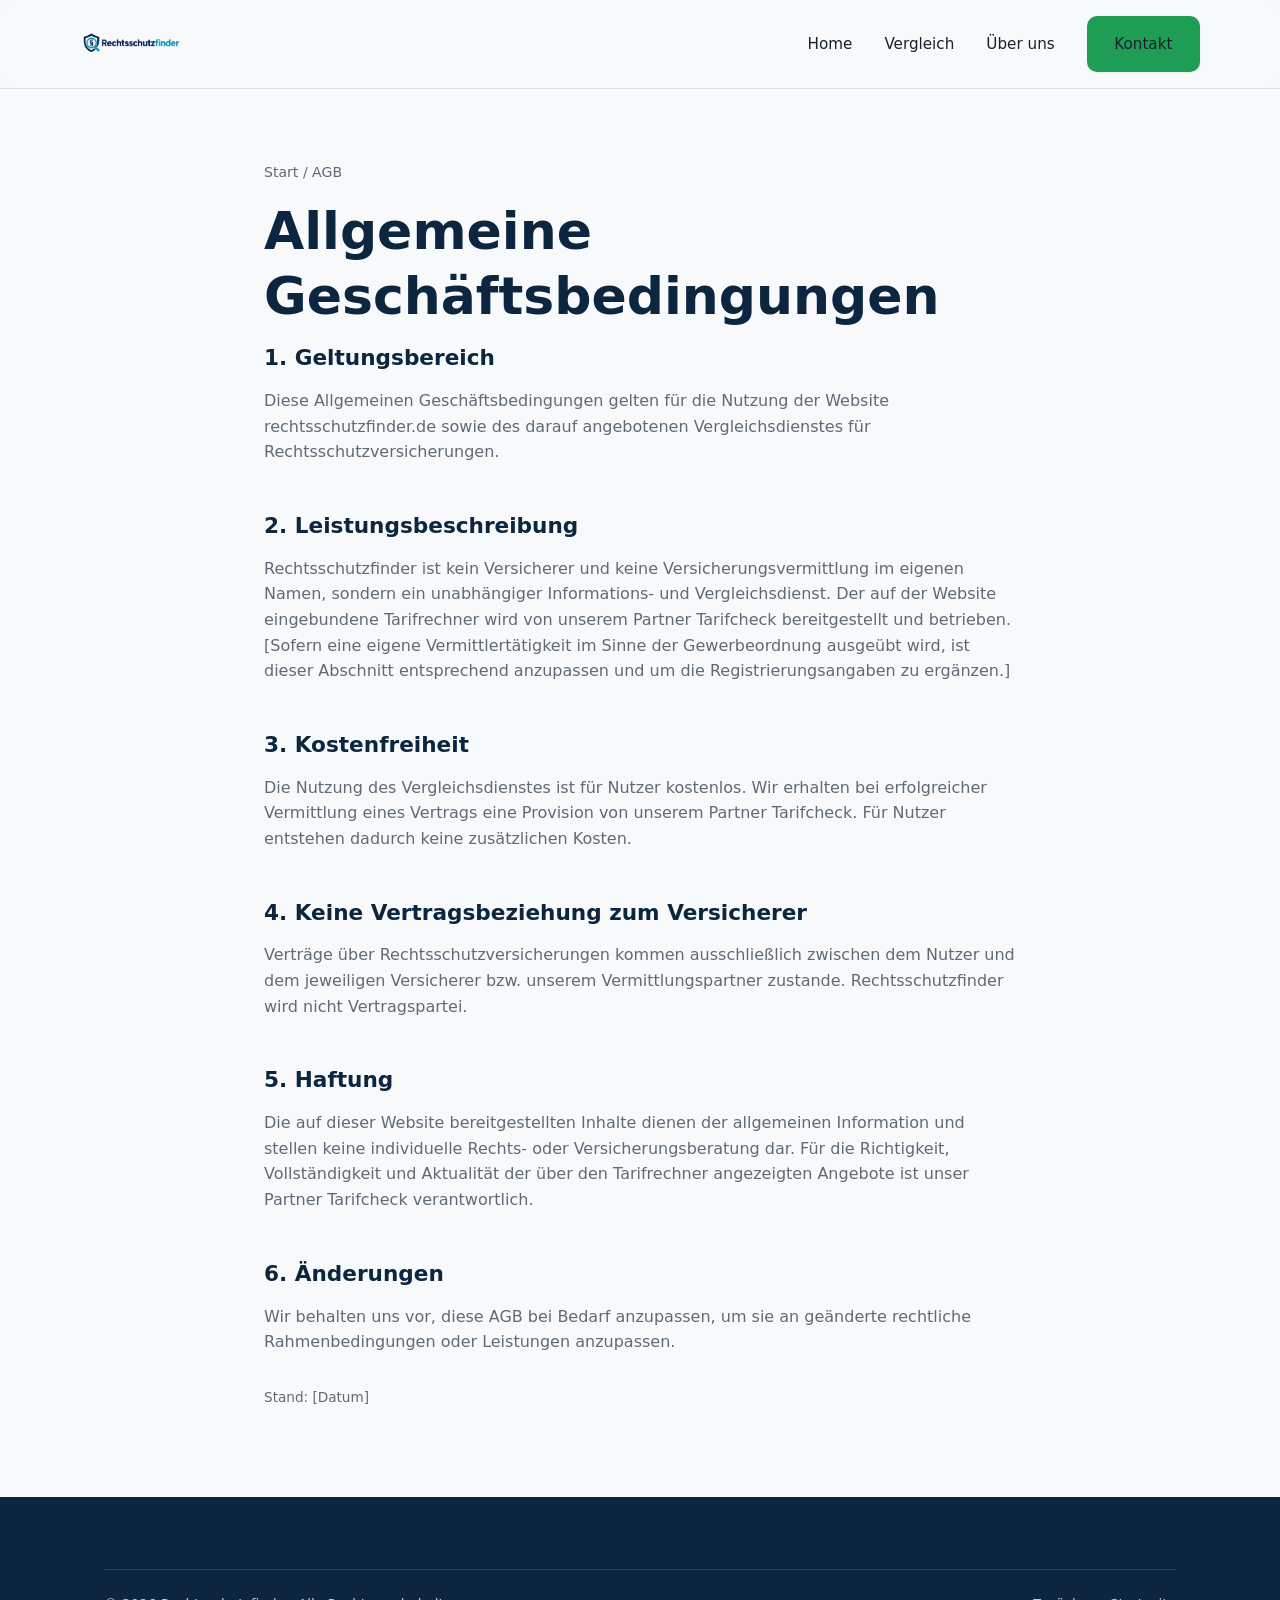
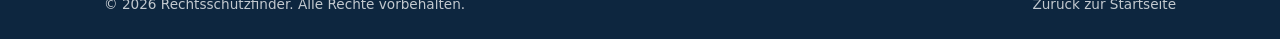
==== agb.html @ 4cebd693 "Affiliate-Landingpage nach Rechtsschutzfinder-Konzept umgesetzt Ergänzt Tarifcheck-Tarifrechner (iFr" ====
<!DOCTYPE html>
<html lang="de">
<head>
  <meta charset="UTF-8" />
  <meta name="viewport" content="width=device-width, initial-scale=1.0" />
  <title>AGB – Rechtsschutzfinder</title>
  <meta name="robots" content="noindex" />
  <link rel="icon" href="favicon.ico" sizes="any" />
  <link rel="icon" type="image/png" href="assets/img/icon-192.png" sizes="192x192" />
  <link rel="apple-touch-icon" href="assets/img/icon-180.png" />
  <link rel="stylesheet" href="assets/css/style.css" />
</head>
<body>

  <header class="site-header">
    <div class="container nav">
      <a href="index.html" class="nav__brand">
        <img src="assets/img/logo.webp" alt="Rechtsschutzfinder" class="nav__logo" />
      </a>
      <button class="nav__toggle" aria-label="Menü öffnen" aria-expanded="false">
        <svg viewBox="0 0 24 24" fill="none" stroke-width="2" stroke-linecap="round">
          <path d="M3 6h18M3 12h18M3 18h18" />
        </svg>
      </button>
      <ul class="nav__links">
        <li><a href="index.html">Home</a></li>
        <li><a href="index.html#vergleich">Vergleich</a></li>
        <li><a href="index.html#ueber-uns">Über uns</a></li>
        <li><a href="index.html#kontakt" class="btn btn-primary">Kontakt</a></li>
      </ul>
    </div>
  </header>

  <main class="legal">
    <div class="container">
      <p class="breadcrumb"><a href="index.html">Start</a> / AGB</p>
      <h1>Allgemeine Geschäftsbedingungen</h1>

      <h2>1. Geltungsbereich</h2>
      <p>
        Diese Allgemeinen Geschäftsbedingungen gelten für die Nutzung der Website
        rechtsschutzfinder.de sowie des darauf angebotenen Vergleichsdienstes für
        Rechtsschutzversicherungen.
      </p>

      <h2>2. Leistungsbeschreibung</h2>
      <p>
        Rechtsschutzfinder ist kein Versicherer und keine Versicherungsvermittlung im
        eigenen Namen, sondern ein unabhängiger Informations- und Vergleichsdienst. Der
        auf der Website eingebundene Tarifrechner wird von unserem Partner Tarifcheck
        bereitgestellt und betrieben. [Sofern eine eigene Vermittlertätigkeit im Sinne der
        Gewerbeordnung ausgeübt wird, ist dieser Abschnitt entsprechend anzupassen und um
        die Registrierungsangaben zu ergänzen.]
      </p>

      <h2>3. Kostenfreiheit</h2>
      <p>
        Die Nutzung des Vergleichsdienstes ist für Nutzer kostenlos. Wir erhalten bei
        erfolgreicher Vermittlung eines Vertrags eine Provision von unserem Partner
        Tarifcheck. Für Nutzer entstehen dadurch keine zusätzlichen Kosten.
      </p>

      <h2>4. Keine Vertragsbeziehung zum Versicherer</h2>
      <p>
        Verträge über Rechtsschutzversicherungen kommen ausschließlich zwischen dem
        Nutzer und dem jeweiligen Versicherer bzw. unserem Vermittlungspartner zustande.
        Rechtsschutzfinder wird nicht Vertragspartei.
      </p>

      <h2>5. Haftung</h2>
      <p>
        Die auf dieser Website bereitgestellten Inhalte dienen der allgemeinen
        Information und stellen keine individuelle Rechts- oder Versicherungsberatung
        dar. Für die Richtigkeit, Vollständigkeit und Aktualität der über den
        Tarifrechner angezeigten Angebote ist unser Partner Tarifcheck verantwortlich.
      </p>

      <h2>6. Änderungen</h2>
      <p>
        Wir behalten uns vor, diese AGB bei Bedarf anzupassen, um sie an geänderte
        rechtliche Rahmenbedingungen oder Leistungen anzupassen.
      </p>

      <p style="margin-top: var(--space-4); font-size: 0.85rem;">Stand: [Datum]</p>
    </div>
  </main>

  <footer class="site-footer">
    <div class="container">
      <div class="footer__bottom">
        <span>© 2026 Rechtsschutzfinder. Alle Rechte vorbehalten.</span>
        <span><a href="index.html" style="color:inherit;">Zurück zur Startseite</a></span>
      </div>
    </div>
  </footer>

  <script src="assets/js/main.js"></script>
</body>
</html>
---- assets/css/style.css ----
/* =========================================================
   rechtschutz-finder.de — Design-Tokens & Basisstile
   Farbrichtung: vertrauenswürdig & modern (Dunkelblau + Grün)
   ========================================================= */

:root {
  /* Primärfarbe — Vertrauen, Seriosität, Finanzen */
  --color-primary: #163a5f;
  --color-primary-dark: #0d263f;
  --color-primary-light: #e8eff6;

  /* Akzentfarbe — Erfolg, Ersparnis, Handlung */
  --color-accent: #1f9d55;
  --color-accent-dark: #167a41;
  --color-accent-light: #e6f6ec;

  /* Neutrale Basis */
  --color-background: #f7f9fb;
  --color-surface: #ffffff;
  --color-surface-muted: #eef2f5;

  /* Text */
  --color-text: #17212b;
  --color-text-muted: #5e6b76;
  --color-text-inverse: #ffffff;

  /* Rand & Zustände */
  --color-border: #d8e0e7;
  --color-focus: #1f9d55;

  --color-success: #18794e;
  --color-warning: #a15c00;
  --color-error: #b42318;
  --color-info: #175cd3;

  /* Typografie */
  --font-base: "Inter", "Segoe UI", system-ui, -apple-system, sans-serif;

  /* Abstände */
  --space-1: 0.5rem;
  --space-2: 1rem;
  --space-3: 1.5rem;
  --space-4: 2rem;
  --space-5: 3rem;
  --space-6: 4.5rem;
  --space-7: 6rem;

  /* Radius & Schatten */
  --radius-md: 10px;
  --radius-lg: 16px;
  --shadow-sm: 0 1px 2px rgba(23, 33, 43, 0.06);
  --shadow-md: 0 8px 24px rgba(23, 33, 43, 0.08);
  --shadow-lg: 0 16px 40px rgba(23, 33, 43, 0.12);

  --container: 1120px;
}

/* -------------------- Reset -------------------- */
*,
*::before,
*::after {
  box-sizing: border-box;
}

html {
  scroll-behavior: smooth;
}

body {
  margin: 0;
  font-family: var(--font-base);
  color: var(--color-text);
  background: var(--color-background);
  line-height: 1.6;
  -webkit-font-smoothing: antialiased;
}

img {
  max-width: 100%;
  display: block;
}

a {
  color: var(--color-primary);
  text-decoration: none;
}

a:focus-visible,
button:focus-visible,
input:focus-visible,
textarea:focus-visible {
  outline: 3px solid var(--color-focus);
  outline-offset: 2px;
}

ul {
  margin: 0;
  padding: 0;
}

h1, h2, h3, h4 {
  margin: 0 0 var(--space-2);
  line-height: 1.25;
  font-weight: 700;
  color: var(--color-primary-dark);
}

h1 { font-size: clamp(2rem, 4vw + 1rem, 3.25rem); }
h2 { font-size: clamp(1.6rem, 2.2vw + 1rem, 2.25rem); }
h3 { font-size: 1.25rem; }

p {
  margin: 0 0 var(--space-2);
  color: var(--color-text-muted);
}

.container {
  max-width: var(--container);
  margin: 0 auto;
  padding: 0 var(--space-3);
}

section {
  padding: var(--space-6) 0;
}

/* -------------------- Header / Navigation -------------------- */
.site-header {
  position: sticky;
  top: 0;
  z-index: 50;
  background: rgba(247, 249, 251, 0.9);
  backdrop-filter: blur(8px);
  border-bottom: 1px solid var(--color-border);
}

.nav {
  display: flex;
  align-items: center;
  justify-content: space-between;
  padding: var(--space-2) 0;
}

.nav__brand {
  display: flex;
  align-items: center;
  gap: 0.5rem;
  font-weight: 800;
  font-size: 1.15rem;
  color: var(--color-primary-dark);
}

.nav__brand span {
  color: var(--color-accent);
}

.nav__logo {
  height: 34px;
  width: auto;
  display: block;
}

.nav__links {
  display: flex;
  align-items: center;
  gap: var(--space-4);
  list-style: none;
}

.nav__links a {
  color: var(--color-text);
  font-weight: 500;
  font-size: 0.95rem;
}

.nav__links a:hover {
  color: var(--color-primary);
}

.nav__cta {
  display: none;
}

.nav__toggle {
  display: inline-flex;
  background: none;
  border: none;
  cursor: pointer;
  padding: 0.4rem;
}

.nav__toggle svg {
  width: 26px;
  height: 26px;
  stroke: var(--color-primary-dark);
}

@media (min-width: 860px) {
  .nav__toggle { display: none; }
  .nav__links {
    position: static;
    flex-direction: row;
    background: none;
    box-shadow: none;
    padding: 0;
  }
  .nav__cta { display: inline-flex; }
}

@media (max-width: 859px) {
  .nav__links {
    position: absolute;
    top: 100%;
    left: 0;
    right: 0;
    flex-direction: column;
    align-items: flex-start;
    background: var(--color-surface);
    padding: var(--space-3);
    gap: var(--space-2);
    border-bottom: 1px solid var(--color-border);
    box-shadow: var(--shadow-md);
    display: none;
  }
  .nav__links.is-open {
    display: flex;
  }
  .nav__links .btn {
    width: 100%;
    justify-content: center;
  }
}

/* -------------------- Buttons -------------------- */
.btn {
  display: inline-flex;
  align-items: center;
  justify-content: center;
  gap: 0.5rem;
  padding: 0.85rem 1.6rem;
  border-radius: var(--radius-md);
  font-weight: 600;
  font-size: 0.98rem;
  border: 2px solid transparent;
  cursor: pointer;
  transition: transform 0.15s ease, background-color 0.15s ease, box-shadow 0.15s ease;
}

.btn-primary {
  background: var(--color-accent);
  color: var(--color-text-inverse);
  box-shadow: var(--shadow-sm);
}

.btn-primary:hover {
  background: var(--color-accent-dark);
  box-shadow: var(--shadow-md);
}

.btn-secondary {
  background: transparent;
  color: var(--color-primary);
  border-color: var(--color-primary);
}

.btn-secondary:hover {
  background: var(--color-primary-light);
}

.btn-lg {
  padding: 1rem 2rem;
  font-size: 1.05rem;
}

/* -------------------- Hero -------------------- */
.hero {
  padding: var(--space-7) 0 var(--space-6);
  background: linear-gradient(180deg, var(--color-primary-light) 0%, var(--color-background) 100%);
}

.hero__grid {
  display: grid;
  gap: var(--space-5);
  align-items: center;
}

@media (min-width: 900px) {
  .hero__grid {
    grid-template-columns: 1.1fr 0.9fr;
  }
}

.hero__eyebrow {
  display: inline-flex;
  align-items: center;
  gap: 0.4rem;
  background: var(--color-accent-light);
  color: var(--color-accent-dark);
  font-weight: 700;
  font-size: 0.8rem;
  letter-spacing: 0.03em;
  text-transform: uppercase;
  padding: 0.4rem 0.9rem;
  border-radius: 999px;
  margin-bottom: var(--space-2);
}

.hero__lead {
  font-size: 1.15rem;
  max-width: 46ch;
}

.hero__actions {
  display: flex;
  flex-wrap: wrap;
  gap: var(--space-2);
  margin-top: var(--space-3);
}

.hero__trust {
  display: flex;
  flex-wrap: wrap;
  gap: var(--space-3);
  margin-top: var(--space-4);
  color: var(--color-text-muted);
  font-size: 0.9rem;
}

.hero__trust li {
  display: flex;
  align-items: center;
  gap: 0.4rem;
  list-style: none;
}

.hero__trust svg {
  width: 18px;
  height: 18px;
  stroke: var(--color-accent);
  flex-shrink: 0;
}

.hero__card {
  background: var(--color-surface);
  border: 1px solid var(--color-border);
  border-radius: var(--radius-lg);
  box-shadow: var(--shadow-lg);
  padding: var(--space-4);
}

.hero__card h3 {
  margin-bottom: var(--space-1);
}

.hero__card p {
  font-size: 0.92rem;
  margin-bottom: var(--space-3);
}

.form-field {
  margin-bottom: var(--space-2);
}

.form-field label {
  display: block;
  font-size: 0.85rem;
  font-weight: 600;
  color: var(--color-text);
  margin-bottom: 0.35rem;
}

.form-field select,
.form-field input {
  width: 100%;
  padding: 0.7rem 0.9rem;
  border: 1px solid var(--color-border);
  border-radius: var(--radius-md);
  font-family: inherit;
  font-size: 0.95rem;
  background: var(--color-surface);
  color: var(--color-text);
}

/* -------------------- Section headers -------------------- */
.section-head {
  max-width: 62ch;
  margin: 0 auto var(--space-5);
  text-align: center;
}

.section-head .eyebrow {
  display: inline-block;
  color: var(--color-accent-dark);
  font-weight: 700;
  font-size: 0.8rem;
  letter-spacing: 0.04em;
  text-transform: uppercase;
  margin-bottom: var(--space-1);
}

/* -------------------- Cards / Grid -------------------- */
.grid {
  display: grid;
  gap: var(--space-3);
}

.grid-3 {
  grid-template-columns: repeat(auto-fit, minmax(260px, 1fr));
}

.grid-4 {
  grid-template-columns: repeat(auto-fit, minmax(220px, 1fr));
}

.card {
  background: var(--color-surface);
  border: 1px solid var(--color-border);
  border-radius: var(--radius-lg);
  padding: var(--space-3);
  box-shadow: var(--shadow-sm);
}

.card__icon {
  width: 44px;
  height: 44px;
  border-radius: var(--radius-md);
  background: var(--color-primary-light);
  display: flex;
  align-items: center;
  justify-content: center;
  margin-bottom: var(--space-2);
}

.card__icon svg {
  width: 22px;
  height: 22px;
  stroke: var(--color-primary);
}

.card h3 {
  font-size: 1.05rem;
  margin-bottom: 0.4rem;
}

.card p {
  font-size: 0.92rem;
  margin-bottom: 0;
}

/* -------------------- How it works -------------------- */
.steps {
  counter-reset: step;
  display: grid;
  gap: var(--space-3);
  grid-template-columns: repeat(auto-fit, minmax(220px, 1fr));
}

.step {
  position: relative;
  padding-top: var(--space-4);
}

.step::before {
  counter-increment: step;
  content: counter(step);
  display: inline-flex;
  align-items: center;
  justify-content: center;
  width: 40px;
  height: 40px;
  border-radius: 999px;
  background: var(--color-primary);
  color: var(--color-text-inverse);
  font-weight: 700;
  position: absolute;
  top: 0;
  left: 0;
}

.step h3 {
  font-size: 1.05rem;
}

/* -------------------- Alt section -------------------- */
.section-muted {
  background: var(--color-surface-muted);
}

.section-dark {
  background: var(--color-primary-dark);
  color: var(--color-text-inverse);
}

.section-dark h2,
.section-dark h3 {
  color: var(--color-text-inverse);
}

.section-dark p {
  color: rgba(255, 255, 255, 0.78);
}

/* -------------------- Testimonials -------------------- */
.quote {
  background: var(--color-surface);
  border: 1px solid var(--color-border);
  border-radius: var(--radius-lg);
  padding: var(--space-3);
  box-shadow: var(--shadow-sm);
}

.quote__stars {
  color: var(--color-accent);
  margin-bottom: var(--space-1);
  font-size: 0.95rem;
}

.quote__author {
  display: flex;
  align-items: center;
  gap: 0.6rem;
  margin-top: var(--space-2);
  font-size: 0.88rem;
  color: var(--color-text-muted);
}

.quote__avatar {
  width: 36px;
  height: 36px;
  border-radius: 999px;
  background: var(--color-primary-light);
  color: var(--color-primary);
  display: flex;
  align-items: center;
  justify-content: center;
  font-weight: 700;
  font-size: 0.85rem;
}

/* -------------------- FAQ -------------------- */
.faq {
  max-width: 760px;
  margin: 0 auto;
}

.faq-item {
  border-bottom: 1px solid var(--color-border);
}

.faq-item summary {
  cursor: pointer;
  list-style: none;
  padding: var(--space-2) 0;
  font-weight: 600;
  color: var(--color-text);
  display: flex;
  align-items: center;
  justify-content: space-between;
  gap: var(--space-2);
}

.faq-item summary::-webkit-details-marker {
  display: none;
}

.faq-item summary::after {
  content: "+";
  font-size: 1.4rem;
  color: var(--color-primary);
  flex-shrink: 0;
}

.faq-item[open] summary::after {
  content: "\2212";
}

.faq-item p {
  padding-bottom: var(--space-2);
  margin: 0;
}

/* -------------------- CTA band -------------------- */
.cta-band {
  background: var(--color-accent);
  border-radius: var(--radius-lg);
  padding: var(--space-5);
  text-align: center;
  color: var(--color-text-inverse);
}

.cta-band h2,
.cta-band p {
  color: var(--color-text-inverse);
}

.cta-band .btn-secondary {
  background: transparent;
  border-color: var(--color-text-inverse);
  color: var(--color-text-inverse);
}

.cta-band .btn-secondary:hover {
  background: rgba(255, 255, 255, 0.12);
}

/* -------------------- Footer -------------------- */
.site-footer {
  background: var(--color-primary-dark);
  color: rgba(255, 255, 255, 0.75);
  padding: var(--space-6) 0 var(--space-3);
}

.footer__grid {
  display: grid;
  gap: var(--space-4);
  grid-template-columns: repeat(auto-fit, minmax(180px, 1fr));
  margin-bottom: var(--space-5);
}

.footer__brand {
  font-weight: 800;
  color: #fff;
  font-size: 1.1rem;
  margin-bottom: var(--space-1);
}

.footer__brand span {
  color: var(--color-accent);
}

.footer__logo {
  height: 32px;
  width: auto;
  display: block;
  margin-bottom: var(--space-1);
}

.footer h4 {
  color: #fff;
  font-size: 0.9rem;
  text-transform: uppercase;
  letter-spacing: 0.04em;
  margin-bottom: var(--space-2);
}

.footer__links {
  list-style: none;
  display: flex;
  flex-direction: column;
  gap: 0.6rem;
}

.footer__links a {
  color: rgba(255, 255, 255, 0.75);
  font-size: 0.92rem;
}

.footer__links a:hover {
  color: #fff;
}

.footer__bottom {
  border-top: 1px solid rgba(255, 255, 255, 0.12);
  padding-top: var(--space-3);
  display: flex;
  flex-wrap: wrap;
  gap: var(--space-2);
  align-items: center;
  justify-content: space-between;
  font-size: 0.85rem;
}

/* -------------------- Legal pages -------------------- */
.legal {
  padding: var(--space-6) 0;
}

.legal .container {
  max-width: 800px;
}

.legal h2 {
  margin-top: var(--space-5);
  font-size: 1.35rem;
}

.legal h2:first-of-type {
  margin-top: 0;
}

.legal address {
  font-style: normal;
}

.legal ul {
  padding-left: 1.2rem;
  margin-bottom: var(--space-2);
}

.legal li {
  color: var(--color-text-muted);
  margin-bottom: 0.4rem;
}

.breadcrumb {
  font-size: 0.88rem;
  color: var(--color-text-muted);
  margin-bottom: var(--space-2);
}

.breadcrumb a {
  color: var(--color-text-muted);
}

.breadcrumb a:hover {
  color: var(--color-primary);
}

/* -------------------- Hero steps -------------------- */
.hero-steps {
  list-style: none;
  display: flex;
  flex-direction: column;
  gap: var(--space-2);
  margin-bottom: var(--space-2);
}

.hero-steps li {
  display: flex;
  align-items: center;
  gap: 0.7rem;
  font-size: 0.92rem;
  color: var(--color-text);
}

.hero-steps li span {
  flex-shrink: 0;
  width: 26px;
  height: 26px;
  border-radius: 999px;
  background: var(--color-primary-light);
  color: var(--color-primary);
  font-weight: 700;
  font-size: 0.82rem;
  display: flex;
  align-items: center;
  justify-content: center;
}

/* -------------------- Rechner / Calculator -------------------- */
.calculator-card {
  background: var(--color-surface);
  border: 1px solid var(--color-border);
  border-radius: var(--radius-lg);
  box-shadow: var(--shadow-md);
  padding: var(--space-3);
}

/* -------------------- Comparison table -------------------- */
.table-filter {
  display: flex;
  flex-wrap: wrap;
  gap: 0.6rem;
  justify-content: center;
  margin-bottom: var(--space-3);
}

.filter-btn {
  border: 1px solid var(--color-border);
  background: var(--color-surface);
  color: var(--color-text);
  padding: 0.5rem 1rem;
  border-radius: 999px;
  font-size: 0.88rem;
  font-weight: 600;
  cursor: pointer;
  transition: background-color 0.15s ease, color 0.15s ease, border-color 0.15s ease;
}

.filter-btn:hover {
  border-color: var(--color-primary);
}

.filter-btn.is-active {
  background: var(--color-primary);
  border-color: var(--color-primary);
  color: var(--color-text-inverse);
}

.table-wrap {
  overflow-x: auto;
  border: 1px solid var(--color-border);
  border-radius: var(--radius-lg);
  background: var(--color-surface);
  box-shadow: var(--shadow-sm);
}

.compare-table {
  width: 100%;
  border-collapse: collapse;
  min-width: 480px;
}

.compare-table th,
.compare-table td {
  padding: 0.9rem 1.1rem;
  text-align: center;
  border-bottom: 1px solid var(--color-border);
  font-size: 0.92rem;
}

.compare-table th {
  background: var(--color-primary-light);
  color: var(--color-primary-dark);
  font-weight: 700;
}

.compare-table td:first-child,
.compare-table th:first-child {
  text-align: left;
  color: var(--color-text);
  font-weight: 500;
}

.compare-table tr:last-child td {
  border-bottom: none;
}

.compare-table tr.is-hidden {
  display: none;
}

.compare-table .yes {
  color: var(--color-accent-dark);
  font-weight: 700;
}

.compare-table .no {
  color: var(--color-text-muted);
}

/* -------------------- Affiliate note -------------------- */
.affiliate-note {
  max-width: 62ch;
  margin: var(--space-4) auto 0;
  text-align: center;
  font-size: 0.8rem;
  color: var(--color-text-muted);
}

/* -------------------- Kontakt -------------------- */
.contact-grid {
  display: grid;
  gap: var(--space-3);
  max-width: 900px;
  margin: 0 auto;
}

@media (min-width: 720px) {
  .contact-grid {
    grid-template-columns: 1.4fr 1fr;
    align-items: start;
  }
}

.contact-form textarea {
  width: 100%;
  padding: 0.7rem 0.9rem;
  border: 1px solid var(--color-border);
  border-radius: var(--radius-md);
  font-family: inherit;
  font-size: 0.95rem;
  resize: vertical;
}

.newsletter-card h3 {
  margin-bottom: 0.4rem;
}

.newsletter-card p {
  font-size: 0.9rem;
}

.form-status {
  font-size: 0.85rem;
  margin: var(--space-1) 0 0;
  min-height: 1.1em;
}

.form-status.success {
  color: var(--color-success);
}

.form-status.error {
  color: var(--color-error);
}

/* -------------------- Footer social -------------------- */
.footer__social {
  display: flex;
  gap: 0.7rem;
  margin-top: var(--space-2);
}

.footer__social a {
  width: 36px;
  height: 36px;
  border-radius: 999px;
  background: rgba(255, 255, 255, 0.08);
  display: flex;
  align-items: center;
  justify-content: center;
  transition: background-color 0.15s ease;
}

.footer__social a:hover {
  background: rgba(255, 255, 255, 0.18);
}

.footer__social svg {
  width: 18px;
  height: 18px;
  stroke: #fff;
}

/* -------------------- Utilities -------------------- */
.text-center { text-align: center; }
.mt-0 { margin-top: 0; }
.visually-hidden {
  position: absolute;
  width: 1px;
  height: 1px;
  overflow: hidden;
  clip: rect(0 0 0 0);
  white-space: nowrap;
}
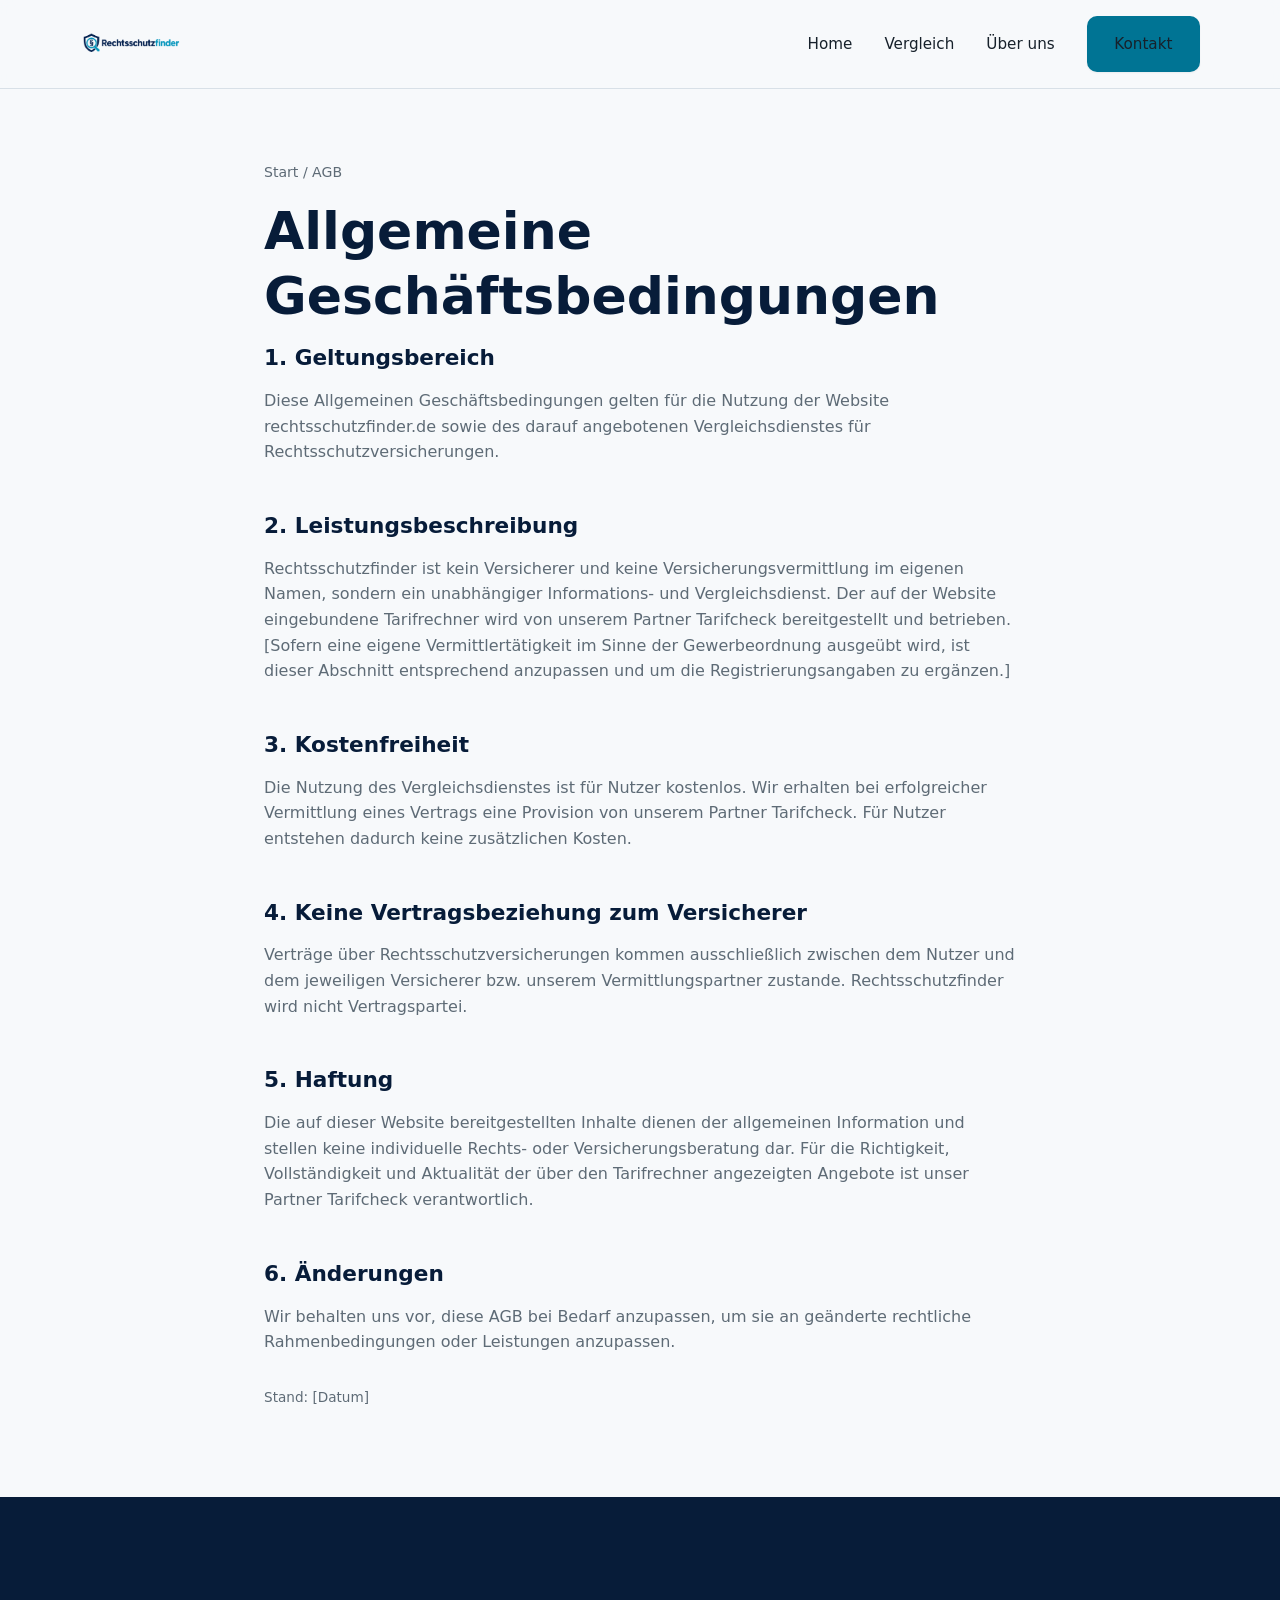
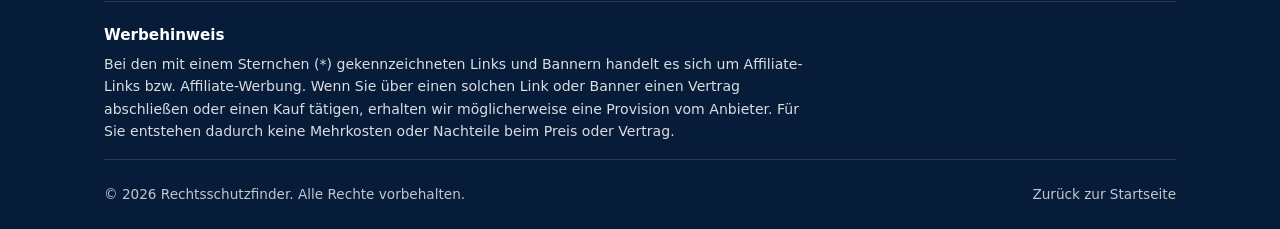
==== commit 33acbd25: "Zentrale Affiliate-Kennzeichnung eingeführt (Sternchen + Werbehinweis) Neue data-affiliate-Komponent" ====
--- a/agb.html
+++ b/agb.html
@@ -87,6 +87,16 @@
 
   <footer class="site-footer">
     <div class="container">
+      <div class="footer__affiliate">
+        <h4>Werbehinweis</h4>
+        <p>
+          Bei den mit einem Sternchen (*) gekennzeichneten Links und Bannern handelt es sich
+          um Affiliate-Links bzw. Affiliate-Werbung. Wenn Sie über einen solchen Link oder
+          Banner einen Vertrag abschließen oder einen Kauf tätigen, erhalten wir möglicherweise
+          eine Provision vom Anbieter. Für Sie entstehen dadurch keine Mehrkosten oder Nachteile
+          beim Preis oder Vertrag.
+        </p>
+      </div>
       <div class="footer__bottom">
         <span>© 2026 Rechtsschutzfinder. Alle Rechte vorbehalten.</span>
         <span><a href="index.html" style="color:inherit;">Zurück zur Startseite</a></span>
--- a/assets/css/style.css
+++ b/assets/css/style.css
@@ -1,18 +1,18 @@
 /* =========================================================
-   rechtschutz-finder.de — Design-Tokens & Basisstile
-   Farbrichtung: vertrauenswürdig & modern (Dunkelblau + Grün)
+   rechtschutzfinder.de — Design-Tokens & Basisstile
+   Farbrichtung: Dunkelblau + Hellblau, abgeleitet aus dem Logo
    ========================================================= */
 
 :root {
-  /* Primärfarbe — Vertrauen, Seriosität, Finanzen */
-  --color-primary: #163a5f;
-  --color-primary-dark: #0d263f;
-  --color-primary-light: #e8eff6;
-
-  /* Akzentfarbe — Erfolg, Ersparnis, Handlung */
-  --color-accent: #1f9d55;
-  --color-accent-dark: #167a41;
-  --color-accent-light: #e6f6ec;
+  /* Primärfarbe — Dunkelblau aus dem Logo (Schild): Vertrauen, Seriosität */
+  --color-primary: #0b2a53;
+  --color-primary-dark: #071c39;
+  --color-primary-light: #e7f1f8;
+
+  /* Akzentfarbe — Hellblau/Cyan aus dem Logo (Lupe): Handlung, Frische */
+  --color-accent: #0095bb;
+  --color-accent-dark: #007494;
+  --color-accent-light: #e3f6fb;
 
   /* Neutrale Basis */
   --color-background: #f7f9fb;
@@ -26,7 +26,7 @@
 
   /* Rand & Zustände */
   --color-border: #d8e0e7;
-  --color-focus: #1f9d55;
+  --color-focus: #007494;
 
   --color-success: #18794e;
   --color-warning: #a15c00;
@@ -247,13 +247,13 @@
 }
 
 .btn-primary {
-  background: var(--color-accent);
+  background: var(--color-accent-dark);
   color: var(--color-text-inverse);
   box-shadow: var(--shadow-sm);
 }
 
 .btn-primary:hover {
-  background: var(--color-accent-dark);
+  background: #005c76;
   box-shadow: var(--shadow-md);
 }
 
@@ -581,7 +581,7 @@
 
 /* -------------------- CTA band -------------------- */
 .cta-band {
-  background: var(--color-accent);
+  background: var(--color-accent-dark);
   border-radius: var(--radius-lg);
   padding: var(--space-5);
   text-align: center;
@@ -668,6 +668,64 @@
   align-items: center;
   justify-content: space-between;
   font-size: 0.85rem;
+}
+
+/* -------------------- Werbehinweis (Affiliate-Kennzeichnung) --------------------
+   Zentrale Komponente: Jedes Element, das zu Affiliate-Werbung führt oder
+   selbst Affiliate-Werbung ist (Link, Button, Banner-Container, verlinktes
+   Anbieterlogo), erhält das Attribut `data-affiliate`. Das Sternchen wird
+   dadurch automatisch und einheitlich ergänzt - es darf nicht mehr manuell
+   in den Linktext getippt werden.
+
+   Beispiel Link/Button:  <a href="..." data-affiliate>Zum Anbieter</a>
+   Beispiel Banner/Logo:  <a href="..." data-affiliate><img ...></a>
+   Interne Links/Buttons (z. B. Anker auf derselben Seite) erhalten das
+   Attribut NICHT.
+   -------------------------------------------------------------------- */
+[data-affiliate] {
+  position: relative;
+}
+
+[data-affiliate]::after {
+  content: "*";
+  margin-left: 0.2em;
+  font-weight: 800;
+  color: var(--color-accent-dark);
+}
+
+.affiliate-banner-badge {
+  display: inline-flex;
+  align-items: center;
+  background: var(--color-surface-muted);
+  border: 1px solid var(--color-border);
+  color: var(--color-text-muted);
+  font-size: 0.78rem;
+  font-weight: 700;
+  text-transform: uppercase;
+  letter-spacing: 0.03em;
+  padding: 0.35rem 0.8rem;
+  border-radius: 999px;
+  margin-bottom: var(--space-2);
+}
+
+.footer__affiliate {
+  border-top: 1px solid rgba(255, 255, 255, 0.12);
+  margin-top: var(--space-4);
+  padding-top: var(--space-3);
+}
+
+.footer__affiliate h4 {
+  color: #fff;
+  font-size: 0.95rem;
+  font-weight: 700;
+  margin-bottom: var(--space-1);
+}
+
+.footer__affiliate p {
+  color: rgba(255, 255, 255, 0.85);
+  font-size: 0.88rem;
+  line-height: 1.6;
+  max-width: 78ch;
 }
 
 /* -------------------- Legal pages -------------------- */
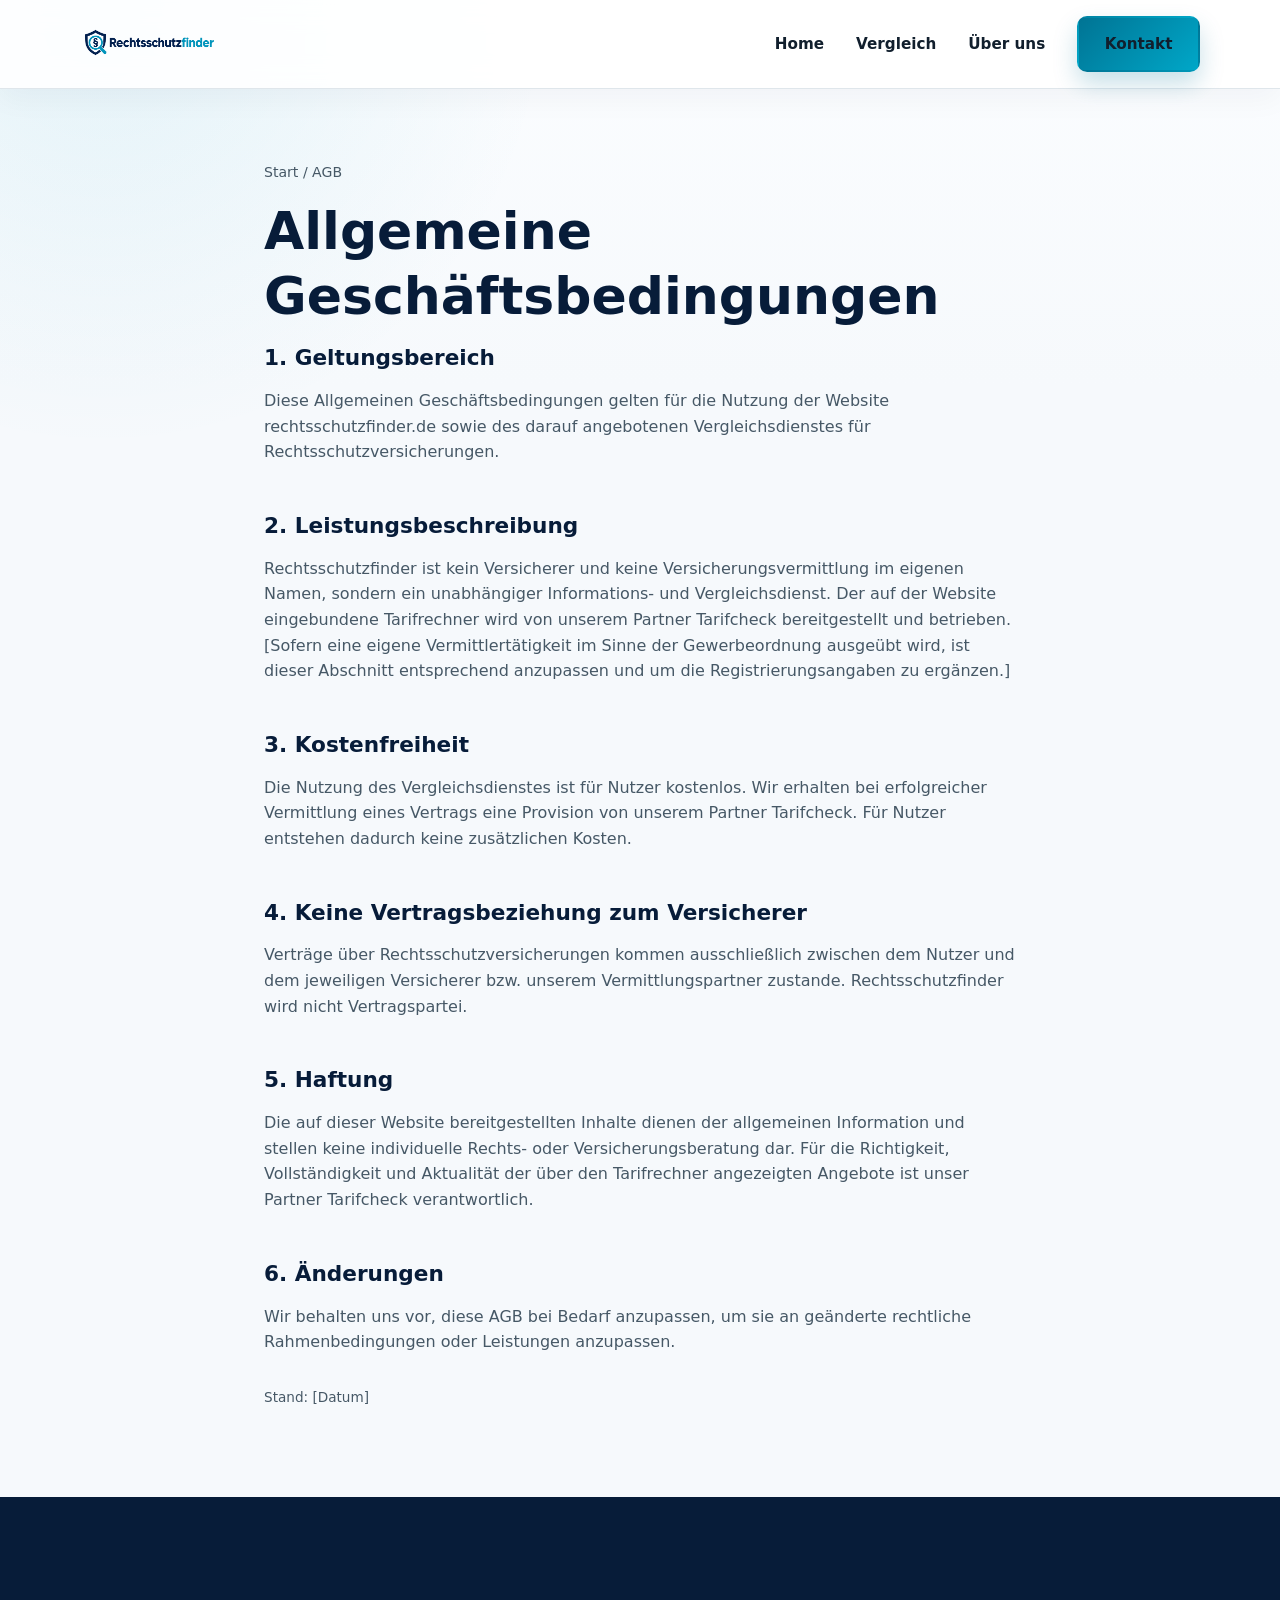
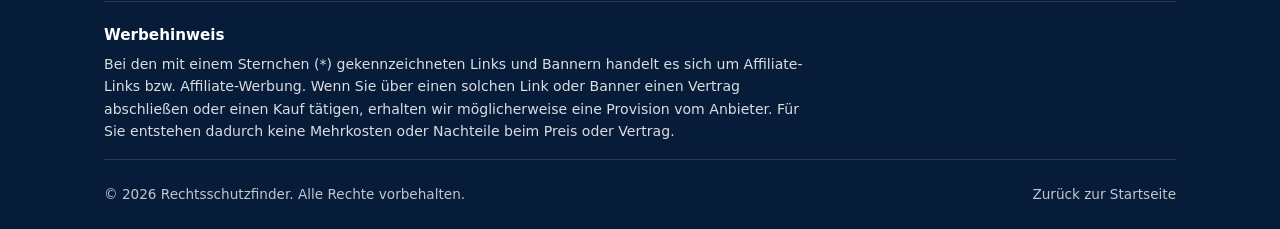
==== commit 33f46325: "Google Tag Manager (GTM-MNPLZW9K) eingebunden Standard-Snippet auf allen vier Seiten ergänzt: Script" ====
--- a/agb.html
+++ b/agb.html
@@ -1,6 +1,13 @@
 <!DOCTYPE html>
 <html lang="de">
 <head>
+  <!-- Google Tag Manager -->
+  <script>(function(w,d,s,l,i){w[l]=w[l]||[];w[l].push({'gtm.start':
+  new Date().getTime(),event:'gtm.js'});var f=d.getElementsByTagName(s)[0],
+  j=d.createElement(s),dl=l!='dataLayer'?'&l='+l:'';j.async=true;j.src=
+  'https://www.googletagmanager.com/gtm.js?id='+i+dl;f.parentNode.insertBefore(j,f);
+  })(window,document,'script','dataLayer','GTM-MNPLZW9K');</script>
+  <!-- End Google Tag Manager -->
   <meta charset="UTF-8" />
   <meta name="viewport" content="width=device-width, initial-scale=1.0" />
   <title>AGB – Rechtsschutzfinder</title>
@@ -11,6 +18,10 @@
   <link rel="stylesheet" href="assets/css/style.css" />
 </head>
 <body>
+  <!-- Google Tag Manager (noscript) -->
+  <noscript><iframe src="https://www.googletagmanager.com/ns.html?id=GTM-MNPLZW9K"
+  height="0" width="0" style="display:none;visibility:hidden"></iframe></noscript>
+  <!-- End Google Tag Manager (noscript) -->
 
   <header class="site-header">
     <div class="container nav">
@@ -26,7 +37,7 @@
         <li><a href="index.html">Home</a></li>
         <li><a href="index.html#vergleich">Vergleich</a></li>
         <li><a href="index.html#ueber-uns">Über uns</a></li>
-        <li><a href="index.html#kontakt" class="btn btn-primary">Kontakt</a></li>
+        <li><a href="impressum.html#kontakt" class="btn btn-primary">Kontakt</a></li>
       </ul>
     </div>
   </header>
--- a/assets/css/style.css
+++ b/assets/css/style.css
@@ -7,21 +7,23 @@
   /* Primärfarbe — Dunkelblau aus dem Logo (Schild): Vertrauen, Seriosität */
   --color-primary: #0b2a53;
   --color-primary-dark: #071c39;
-  --color-primary-light: #e7f1f8;
+  --color-primary-light: #eaf3fb;
 
   /* Akzentfarbe — Hellblau/Cyan aus dem Logo (Lupe): Handlung, Frische */
   --color-accent: #0095bb;
   --color-accent-dark: #007494;
   --color-accent-light: #e3f6fb;
+  --color-accent-strong: #00a7c8;
+  --color-gold: #d99b2b;
 
   /* Neutrale Basis */
-  --color-background: #f7f9fb;
+  --color-background: #f6f9fc;
   --color-surface: #ffffff;
-  --color-surface-muted: #eef2f5;
+  --color-surface-muted: #eef5f9;
 
   /* Text */
-  --color-text: #17212b;
-  --color-text-muted: #5e6b76;
+  --color-text: #111f2d;
+  --color-text-muted: #465866;
   --color-text-inverse: #ffffff;
 
   /* Rand & Zustände */
@@ -51,6 +53,7 @@
   --shadow-sm: 0 1px 2px rgba(23, 33, 43, 0.06);
   --shadow-md: 0 8px 24px rgba(23, 33, 43, 0.08);
   --shadow-lg: 0 16px 40px rgba(23, 33, 43, 0.12);
+  --shadow-xl: 0 24px 70px rgba(7, 28, 57, 0.16);
 
   --container: 1120px;
 }
@@ -70,7 +73,9 @@
   margin: 0;
   font-family: var(--font-base);
   color: var(--color-text);
-  background: var(--color-background);
+  background:
+    radial-gradient(circle at 8% 0%, rgba(0, 149, 187, 0.09), transparent 28rem),
+    linear-gradient(180deg, #fbfdff 0%, var(--color-background) 24rem);
   line-height: 1.6;
   -webkit-font-smoothing: antialiased;
 }
@@ -129,9 +134,10 @@
   position: sticky;
   top: 0;
   z-index: 50;
-  background: rgba(247, 249, 251, 0.9);
-  backdrop-filter: blur(8px);
-  border-bottom: 1px solid var(--color-border);
+  background: rgba(255, 255, 255, 0.88);
+  backdrop-filter: blur(14px);
+  border-bottom: 1px solid rgba(216, 224, 231, 0.8);
+  box-shadow: 0 10px 30px rgba(7, 28, 57, 0.04);
 }
 
 .nav {
@@ -155,7 +161,7 @@
 }
 
 .nav__logo {
-  height: 34px;
+  height: 46px;
   width: auto;
   display: block;
 }
@@ -169,7 +175,7 @@
 
 .nav__links a {
   color: var(--color-text);
-  font-weight: 500;
+  font-weight: 650;
   font-size: 0.95rem;
 }
 
@@ -239,32 +245,43 @@
   gap: 0.5rem;
   padding: 0.85rem 1.6rem;
   border-radius: var(--radius-md);
-  font-weight: 600;
+  font-weight: 750;
   font-size: 0.98rem;
   border: 2px solid transparent;
   cursor: pointer;
-  transition: transform 0.15s ease, background-color 0.15s ease, box-shadow 0.15s ease;
+  transition: transform 0.15s ease, background-color 0.15s ease, border-color 0.15s ease, box-shadow 0.15s ease;
+}
+
+.btn svg {
+  width: 1.05em;
+  height: 1.05em;
+  flex-shrink: 0;
+  stroke: currentColor;
 }
 
 .btn-primary {
-  background: var(--color-accent-dark);
+  background: linear-gradient(135deg, var(--color-accent-dark), var(--color-accent-strong));
   color: var(--color-text-inverse);
-  box-shadow: var(--shadow-sm);
+  box-shadow: 0 12px 24px rgba(0, 116, 148, 0.22);
 }
 
 .btn-primary:hover {
-  background: #005c76;
-  box-shadow: var(--shadow-md);
+  background: linear-gradient(135deg, #005c76, #008bad);
+  box-shadow: 0 16px 30px rgba(0, 116, 148, 0.28);
+  transform: translateY(-1px);
 }
 
 .btn-secondary {
-  background: transparent;
-  color: var(--color-primary);
-  border-color: var(--color-primary);
+  background: rgba(255, 255, 255, 0.78);
+  color: var(--color-primary-dark);
+  border-color: rgba(11, 42, 83, 0.22);
 }
 
 .btn-secondary:hover {
-  background: var(--color-primary-light);
+  background: #fff;
+  border-color: rgba(0, 149, 187, 0.45);
+  color: var(--color-accent-dark);
+  transform: translateY(-1px);
 }
 
 .btn-lg {
@@ -275,13 +292,28 @@
 /* -------------------- Hero -------------------- */
 .hero {
   padding: var(--space-7) 0 var(--space-6);
-  background: linear-gradient(180deg, var(--color-primary-light) 0%, var(--color-background) 100%);
+  background:
+    linear-gradient(135deg, rgba(231, 241, 248, 0.98) 0%, rgba(255, 255, 255, 0.82) 56%, rgba(227, 246, 251, 0.82) 100%);
+  position: relative;
+  overflow: hidden;
+}
+
+.hero::after {
+  content: "";
+  position: absolute;
+  inset: auto -10% -42% 44%;
+  height: 28rem;
+  background: linear-gradient(120deg, rgba(0, 149, 187, 0.12), rgba(11, 42, 83, 0.1));
+  transform: skewY(-8deg);
+  pointer-events: none;
 }
 
 .hero__grid {
   display: grid;
   gap: var(--space-5);
   align-items: center;
+  position: relative;
+  z-index: 1;
 }
 
 @media (min-width: 900px) {
@@ -294,7 +326,7 @@
   display: inline-flex;
   align-items: center;
   gap: 0.4rem;
-  background: var(--color-accent-light);
+  background: rgba(255, 255, 255, 0.78);
   color: var(--color-accent-dark);
   font-weight: 700;
   font-size: 0.8rem;
@@ -303,11 +335,19 @@
   padding: 0.4rem 0.9rem;
   border-radius: 999px;
   margin-bottom: var(--space-2);
+  border: 1px solid rgba(0, 149, 187, 0.18);
+  box-shadow: var(--shadow-sm);
+}
+
+.hero h1 {
+  color: #06182f;
+  max-width: 12ch;
 }
 
 .hero__lead {
   font-size: 1.15rem;
   max-width: 46ch;
+  color: #314656;
 }
 
 .hero__actions {
@@ -322,7 +362,7 @@
   flex-wrap: wrap;
   gap: var(--space-3);
   margin-top: var(--space-4);
-  color: var(--color-text-muted);
+  color: #314656;
   font-size: 0.9rem;
 }
 
@@ -340,12 +380,34 @@
   flex-shrink: 0;
 }
 
+.hero__visual {
+  position: relative;
+  min-height: 520px;
+}
+
+.hero__image {
+  width: 100%;
+  aspect-ratio: 16 / 11;
+  object-fit: cover;
+  border-radius: 18px;
+  border: 1px solid rgba(216, 224, 231, 0.82);
+  box-shadow: var(--shadow-xl);
+}
+
 .hero__card {
   background: var(--color-surface);
-  border: 1px solid var(--color-border);
-  border-radius: var(--radius-lg);
-  box-shadow: var(--shadow-lg);
-  padding: var(--space-4);
+  border: 1px solid rgba(216, 224, 231, 0.9);
+  border-radius: 14px;
+  box-shadow: 0 18px 45px rgba(7, 28, 57, 0.16);
+  padding: var(--space-3);
+}
+
+.hero__visual .hero__card {
+  position: absolute;
+  left: -1.5rem;
+  right: 2rem;
+  bottom: -1.5rem;
+  max-width: 440px;
 }
 
 .hero__card h3 {
@@ -353,32 +415,60 @@
 }
 
 .hero__card p {
-  font-size: 0.92rem;
-  margin-bottom: var(--space-3);
-}
-
-.form-field {
-  margin-bottom: var(--space-2);
-}
-
-.form-field label {
-  display: block;
-  font-size: 0.85rem;
-  font-weight: 600;
-  color: var(--color-text);
+  font-size: 0.78rem;
+  margin: var(--space-2) 0 0;
+}
+
+.hero__card-kicker {
+  display: inline-flex;
+  color: var(--color-accent-dark);
+  font-size: 0.76rem;
+  font-weight: 800;
+  letter-spacing: 0.04em;
+  text-transform: uppercase;
   margin-bottom: 0.35rem;
 }
 
-.form-field select,
-.form-field input {
+.hero__card-button {
   width: 100%;
-  padding: 0.7rem 0.9rem;
-  border: 1px solid var(--color-border);
-  border-radius: var(--radius-md);
-  font-family: inherit;
-  font-size: 0.95rem;
-  background: var(--color-surface);
-  color: var(--color-text);
+  margin-top: var(--space-2);
+}
+
+@media (max-width: 899px) {
+  .hero__visual {
+    min-height: auto;
+  }
+
+  .hero__visual .hero__card {
+    position: relative;
+    left: auto;
+    right: auto;
+    bottom: auto;
+    max-width: none;
+    margin: -2rem var(--space-2) 0;
+  }
+}
+
+@media (max-width: 520px) {
+  .nav__logo {
+    height: 38px;
+  }
+
+  .hero {
+    padding-top: var(--space-5);
+  }
+
+  .hero h1 {
+    max-width: none;
+  }
+
+  .hero__actions .btn {
+    width: 100%;
+  }
+
+  .steps-panel {
+    padding: var(--space-3);
+  }
 }
 
 /* -------------------- Section headers -------------------- */
@@ -386,6 +476,12 @@
   max-width: 62ch;
   margin: 0 auto var(--space-5);
   text-align: center;
+}
+
+.section-head__logo {
+  height: 40px;
+  width: auto;
+  margin: 0 auto var(--space-2);
 }
 
 .section-head .eyebrow {
@@ -414,17 +510,24 @@
 
 .card {
   background: var(--color-surface);
-  border: 1px solid var(--color-border);
-  border-radius: var(--radius-lg);
+  border: 1px solid rgba(216, 224, 231, 0.92);
+  border-radius: 14px;
   padding: var(--space-3);
-  box-shadow: var(--shadow-sm);
+  box-shadow: 0 10px 28px rgba(7, 28, 57, 0.06);
+  transition: transform 0.18s ease, box-shadow 0.18s ease, border-color 0.18s ease;
+}
+
+.card:hover {
+  border-color: rgba(0, 149, 187, 0.32);
+  box-shadow: 0 18px 42px rgba(7, 28, 57, 0.1);
+  transform: translateY(-2px);
 }
 
 .card__icon {
   width: 44px;
   height: 44px;
-  border-radius: var(--radius-md);
-  background: var(--color-primary-light);
+  border-radius: 12px;
+  background: linear-gradient(135deg, var(--color-primary-light), var(--color-accent-light));
   display: flex;
   align-items: center;
   justify-content: center;
@@ -434,7 +537,7 @@
 .card__icon svg {
   width: 22px;
   height: 22px;
-  stroke: var(--color-primary);
+  stroke: var(--color-accent-dark);
 }
 
 .card h3 {
@@ -455,9 +558,67 @@
   grid-template-columns: repeat(auto-fit, minmax(220px, 1fr));
 }
 
+.steps-panel {
+  background: #fff;
+  border: 1px solid rgba(216, 224, 231, 0.95);
+  border-radius: 16px;
+  box-shadow: 0 18px 45px rgba(7, 28, 57, 0.08);
+  padding: var(--space-4);
+  margin-bottom: var(--space-5);
+  position: relative;
+  overflow: hidden;
+}
+
+.steps-panel::before {
+  content: "";
+  position: absolute;
+  top: 0;
+  left: 0;
+  right: 0;
+  height: 5px;
+  background: linear-gradient(90deg, var(--color-primary), var(--color-accent-strong), var(--color-gold));
+}
+
+.steps-panel__head {
+  text-align: center;
+  max-width: 56ch;
+  margin: 0 auto var(--space-4);
+}
+
+.steps-panel__head .eyebrow {
+  display: inline-block;
+  color: var(--color-accent-dark);
+  font-weight: 800;
+  font-size: 0.78rem;
+  letter-spacing: 0.04em;
+  text-transform: uppercase;
+  margin-bottom: var(--space-1);
+}
+
+.steps-panel__head h3 {
+  font-size: clamp(1.35rem, 1.4vw + 1rem, 1.8rem);
+  margin-bottom: 0;
+}
+
 .step {
   position: relative;
-  padding-top: var(--space-4);
+  min-height: 100%;
+  padding: 4.9rem var(--space-3) var(--space-3);
+  background: linear-gradient(180deg, #ffffff 0%, #f8fbfd 100%);
+  border: 1px solid rgba(216, 224, 231, 0.82);
+  border-radius: 12px;
+  box-shadow: 0 8px 22px rgba(7, 28, 57, 0.05);
+  text-align: center;
+}
+
+.step::after {
+  content: "";
+  position: absolute;
+  top: 3.1rem;
+  left: var(--space-3);
+  right: var(--space-3);
+  height: 1px;
+  background: rgba(216, 224, 231, 0.72);
 }
 
 .step::before {
@@ -469,21 +630,29 @@
   width: 40px;
   height: 40px;
   border-radius: 999px;
-  background: var(--color-primary);
+  background: linear-gradient(135deg, var(--color-primary), var(--color-accent-dark));
   color: var(--color-text-inverse);
   font-weight: 700;
   position: absolute;
-  top: 0;
-  left: 0;
+  top: 1.15rem;
+  left: 50%;
+  transform: translateX(-50%);
+  box-shadow: 0 10px 20px rgba(0, 116, 148, 0.18);
+  z-index: 1;
 }
 
 .step h3 {
   font-size: 1.05rem;
+  margin-bottom: 0.65rem;
+}
+
+.step p {
+  margin-bottom: 0;
 }
 
 /* -------------------- Alt section -------------------- */
 .section-muted {
-  background: var(--color-surface-muted);
+  background: linear-gradient(180deg, var(--color-surface-muted), #f7fbfd);
 }
 
 .section-dark {
@@ -503,14 +672,14 @@
 /* -------------------- Testimonials -------------------- */
 .quote {
   background: var(--color-surface);
-  border: 1px solid var(--color-border);
-  border-radius: var(--radius-lg);
+  border: 1px solid rgba(216, 224, 231, 0.92);
+  border-radius: 14px;
   padding: var(--space-3);
-  box-shadow: var(--shadow-sm);
+  box-shadow: 0 10px 28px rgba(7, 28, 57, 0.06);
 }
 
 .quote__stars {
-  color: var(--color-accent);
+  color: var(--color-gold);
   margin-bottom: var(--space-1);
   font-size: 0.95rem;
 }
@@ -581,11 +750,15 @@
 
 /* -------------------- CTA band -------------------- */
 .cta-band {
-  background: var(--color-accent-dark);
-  border-radius: var(--radius-lg);
+  background:
+    linear-gradient(135deg, rgba(7, 28, 57, 0.96), rgba(0, 116, 148, 0.92)),
+    url("../img/hero-rechtsschutz-vergleich.jpg") center / cover;
+  border-radius: 16px;
   padding: var(--space-5);
   text-align: center;
   color: var(--color-text-inverse);
+  box-shadow: var(--shadow-xl);
+  overflow: hidden;
 }
 
 .cta-band h2,
@@ -629,7 +802,7 @@
 }
 
 .footer__logo {
-  height: 32px;
+  height: 40px;
   width: auto;
   display: block;
   margin-bottom: var(--space-1);
@@ -796,8 +969,8 @@
   width: 26px;
   height: 26px;
   border-radius: 999px;
-  background: var(--color-primary-light);
-  color: var(--color-primary);
+  background: linear-gradient(135deg, var(--color-primary-light), var(--color-accent-light));
+  color: var(--color-accent-dark);
   font-weight: 700;
   font-size: 0.82rem;
   display: flex;
@@ -808,9 +981,9 @@
 /* -------------------- Rechner / Calculator -------------------- */
 .calculator-card {
   background: var(--color-surface);
-  border: 1px solid var(--color-border);
-  border-radius: var(--radius-lg);
-  box-shadow: var(--shadow-md);
+  border: 1px solid rgba(216, 224, 231, 0.95);
+  border-radius: 16px;
+  box-shadow: var(--shadow-lg);
   padding: var(--space-3);
 }
 
@@ -897,6 +1070,12 @@
   color: var(--color-text-muted);
 }
 
+.compare-cta {
+  display: flex;
+  justify-content: center;
+  margin-top: var(--space-3);
+}
+
 /* -------------------- Affiliate note -------------------- */
 .affiliate-note {
   max-width: 62ch;
@@ -904,53 +1083,6 @@
   text-align: center;
   font-size: 0.8rem;
   color: var(--color-text-muted);
-}
-
-/* -------------------- Kontakt -------------------- */
-.contact-grid {
-  display: grid;
-  gap: var(--space-3);
-  max-width: 900px;
-  margin: 0 auto;
-}
-
-@media (min-width: 720px) {
-  .contact-grid {
-    grid-template-columns: 1.4fr 1fr;
-    align-items: start;
-  }
-}
-
-.contact-form textarea {
-  width: 100%;
-  padding: 0.7rem 0.9rem;
-  border: 1px solid var(--color-border);
-  border-radius: var(--radius-md);
-  font-family: inherit;
-  font-size: 0.95rem;
-  resize: vertical;
-}
-
-.newsletter-card h3 {
-  margin-bottom: 0.4rem;
-}
-
-.newsletter-card p {
-  font-size: 0.9rem;
-}
-
-.form-status {
-  font-size: 0.85rem;
-  margin: var(--space-1) 0 0;
-  min-height: 1.1em;
-}
-
-.form-status.success {
-  color: var(--color-success);
-}
-
-.form-status.error {
-  color: var(--color-error);
 }
 
 /* -------------------- Footer social -------------------- */
